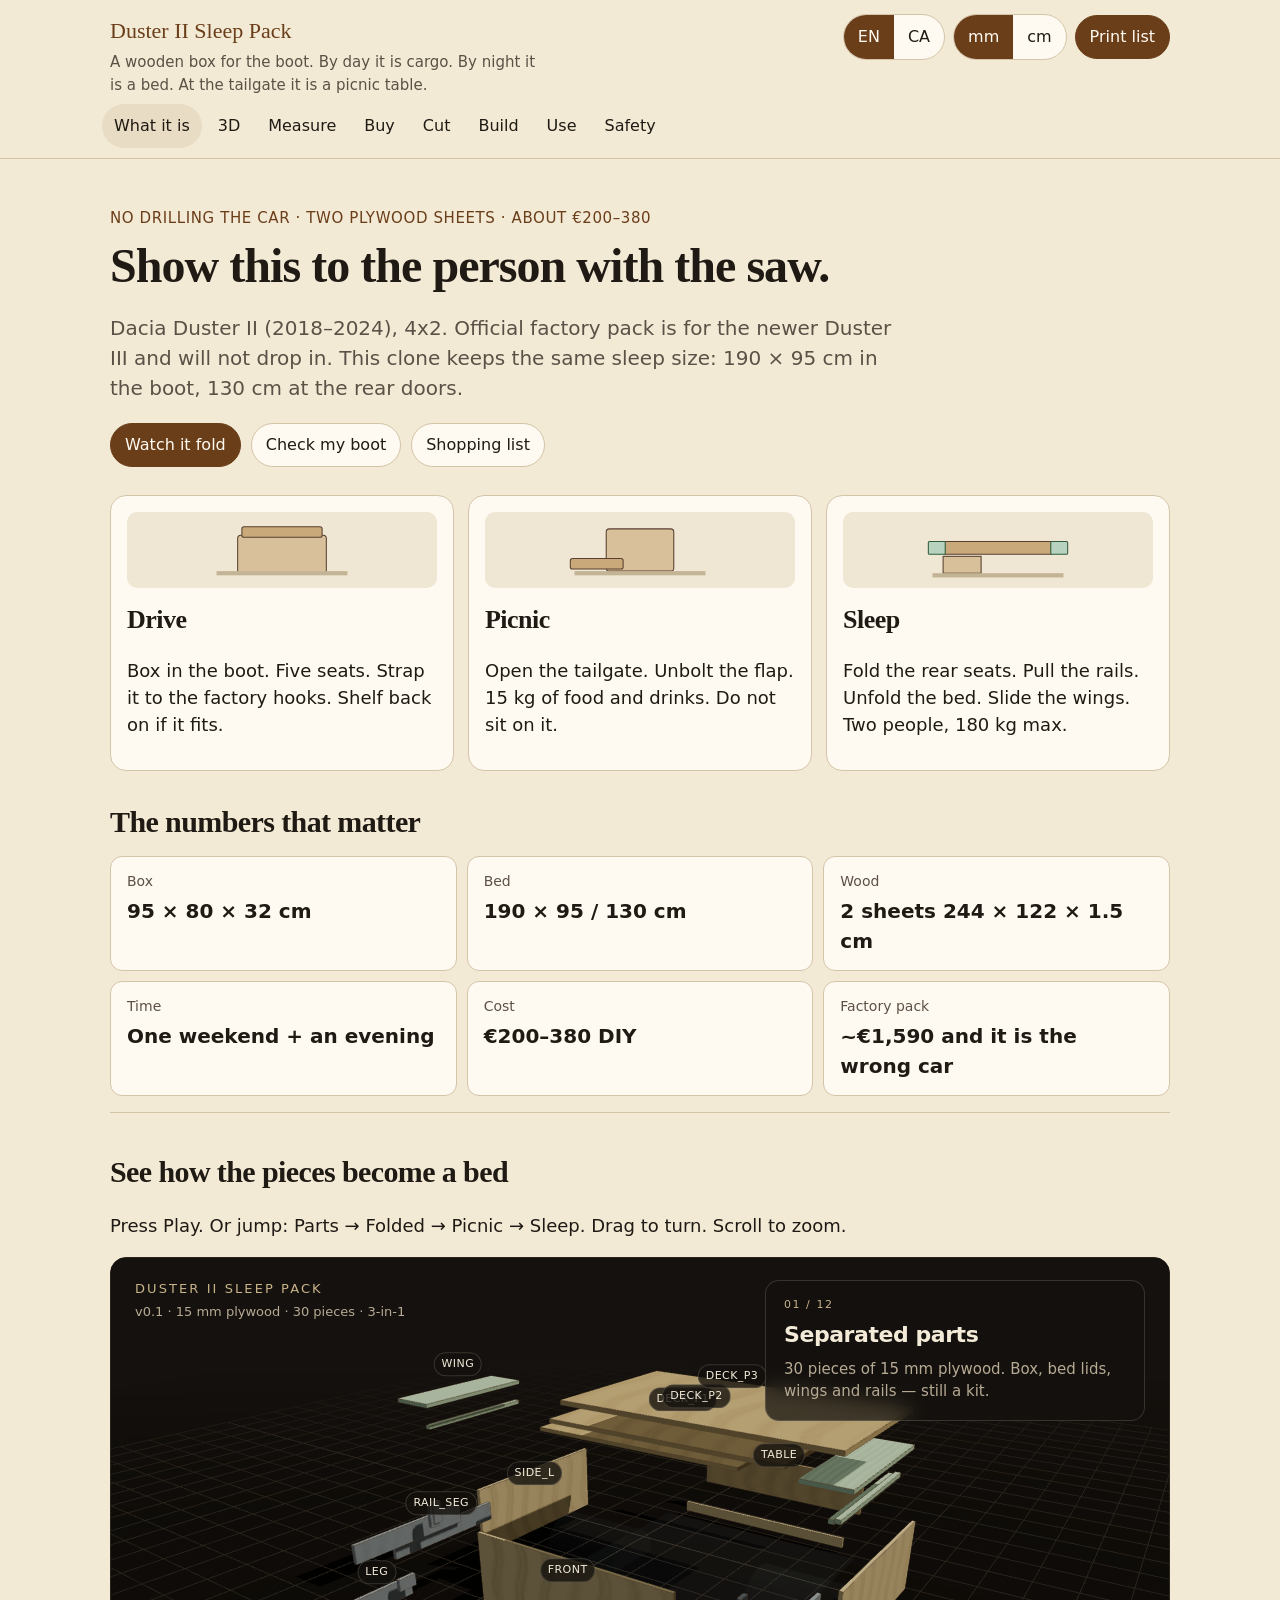
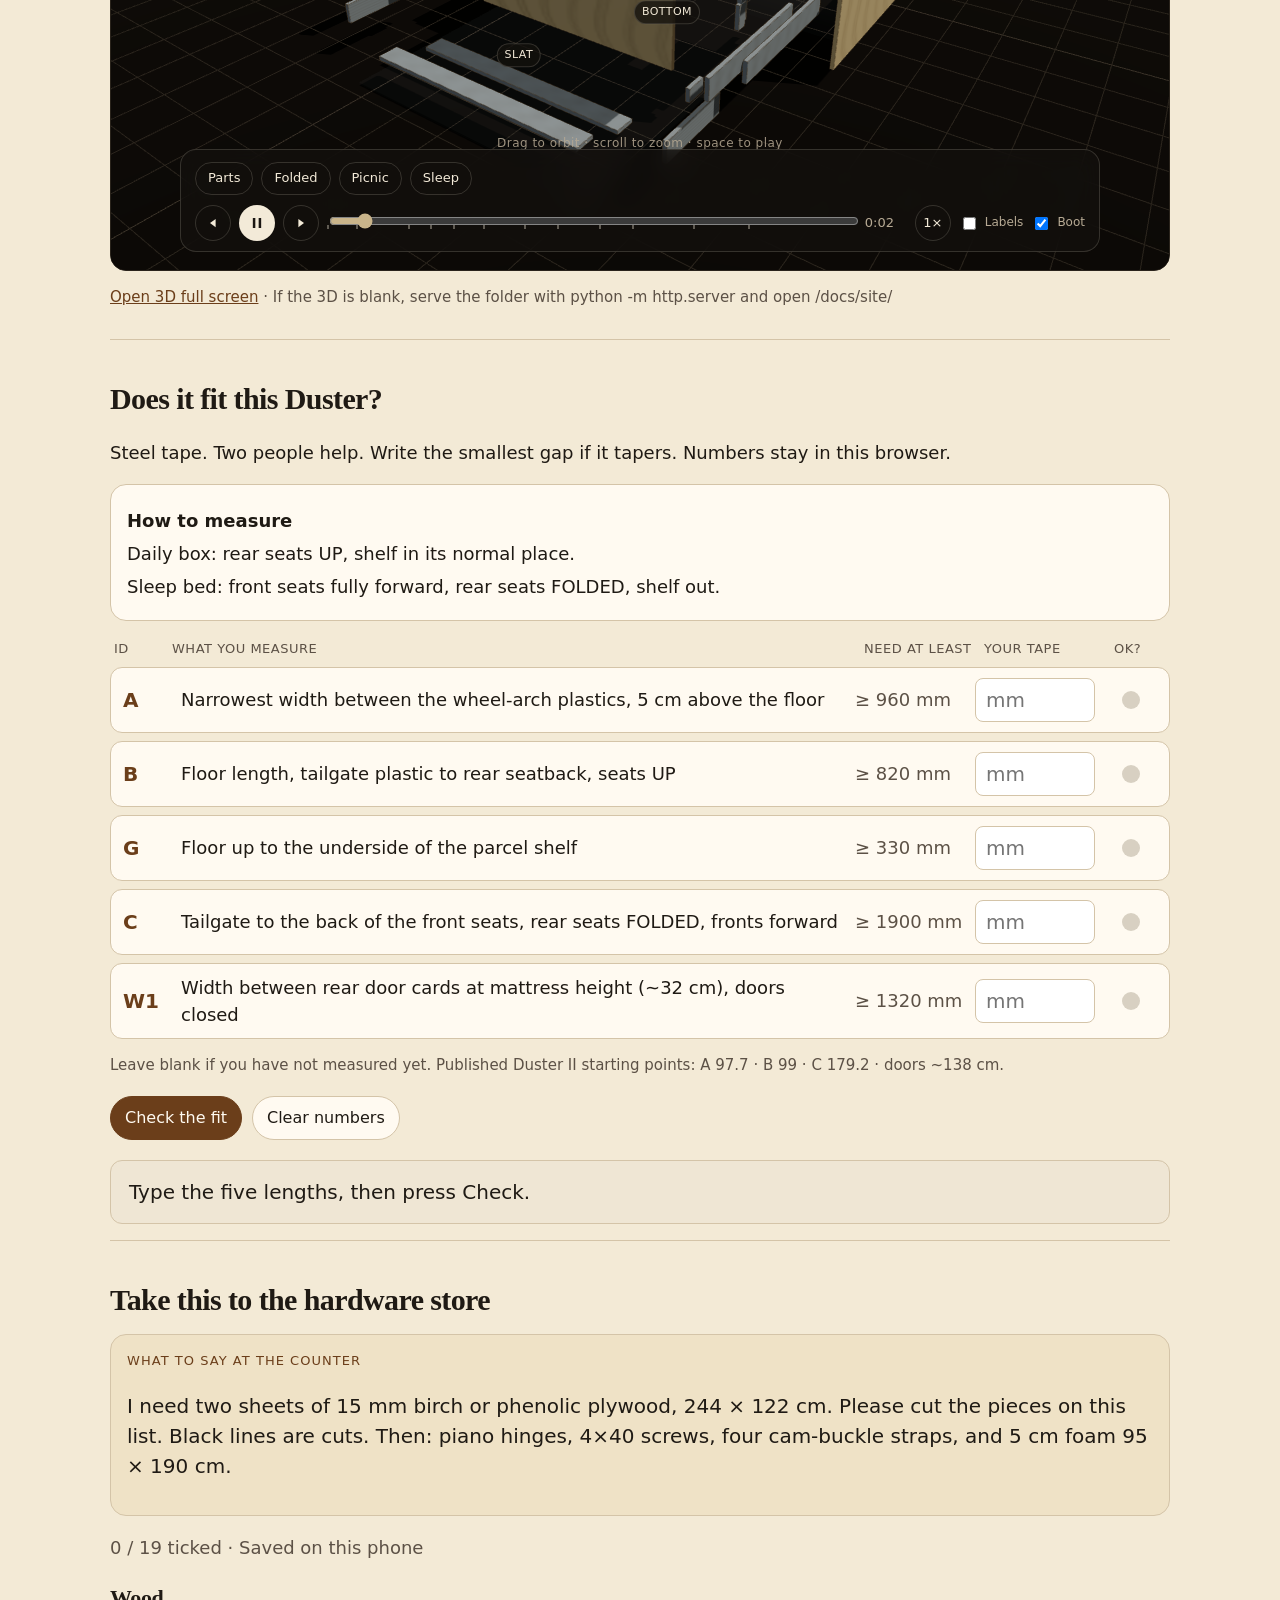
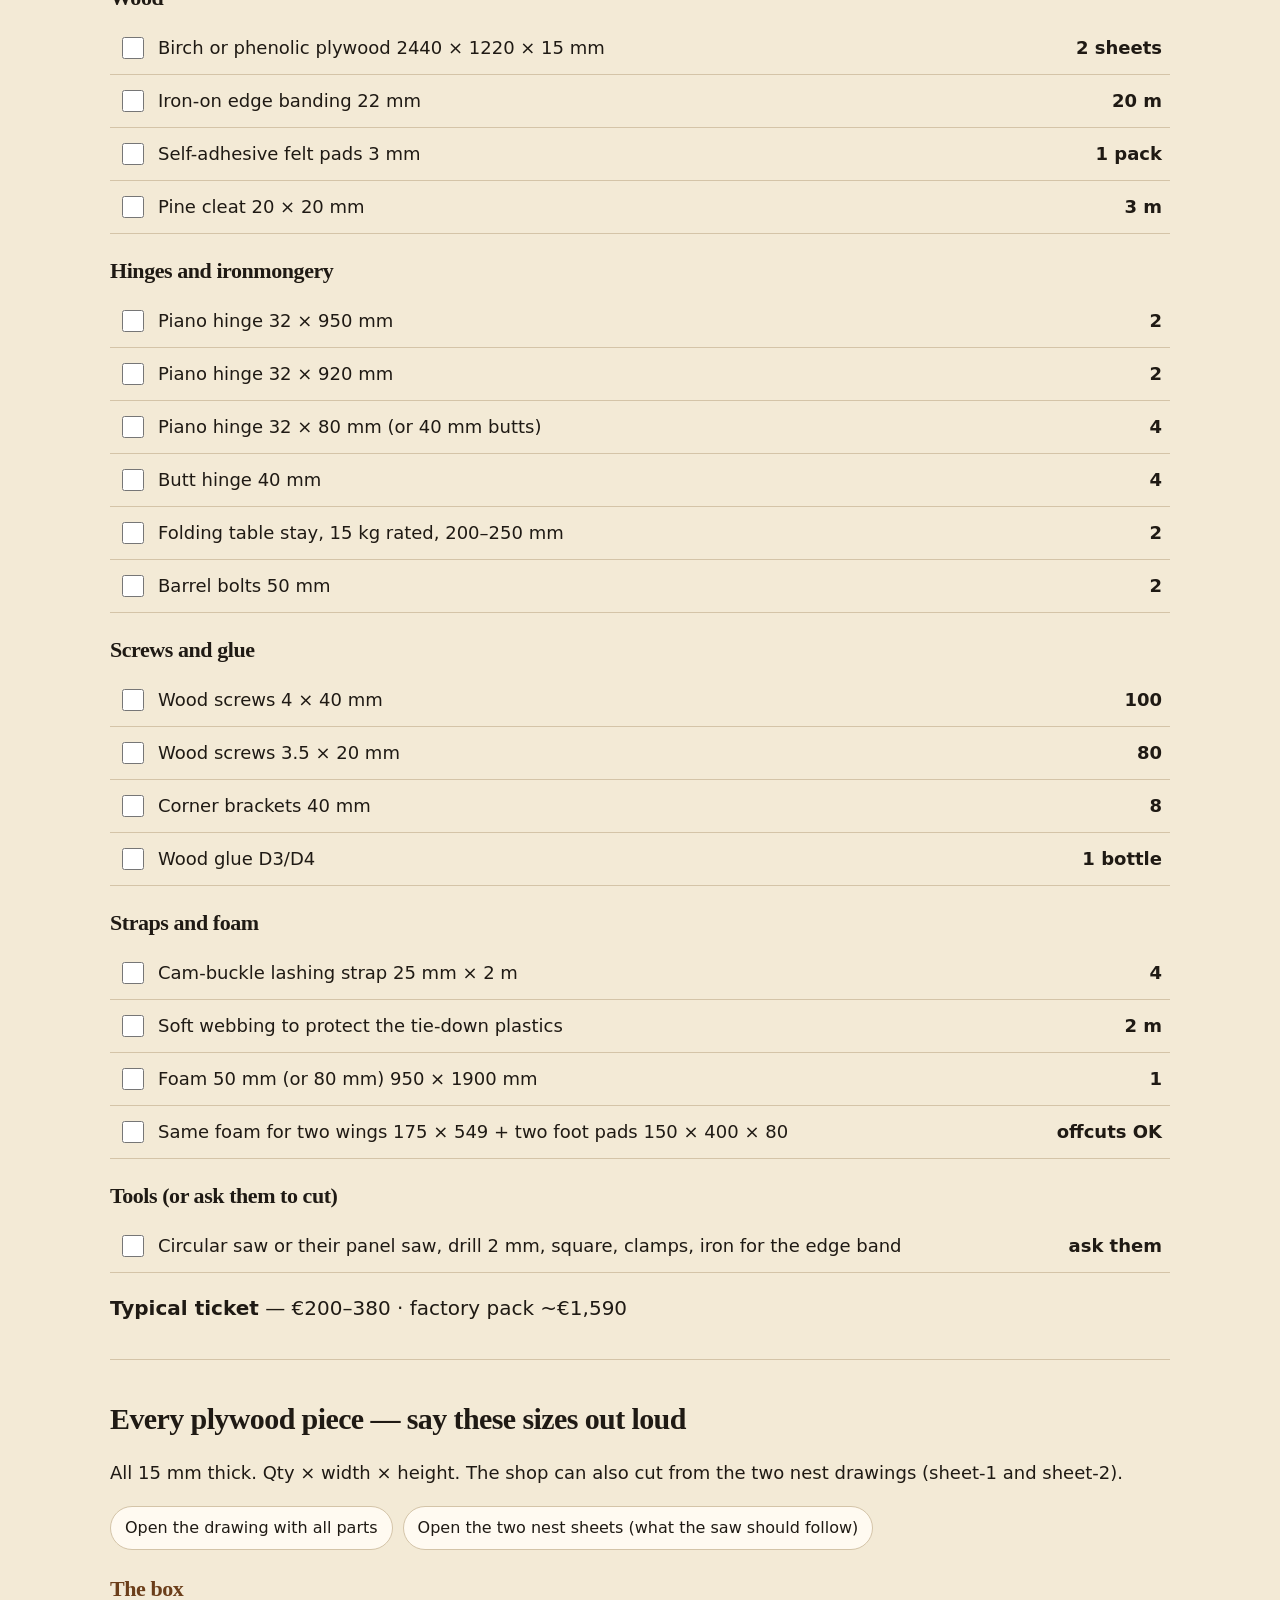
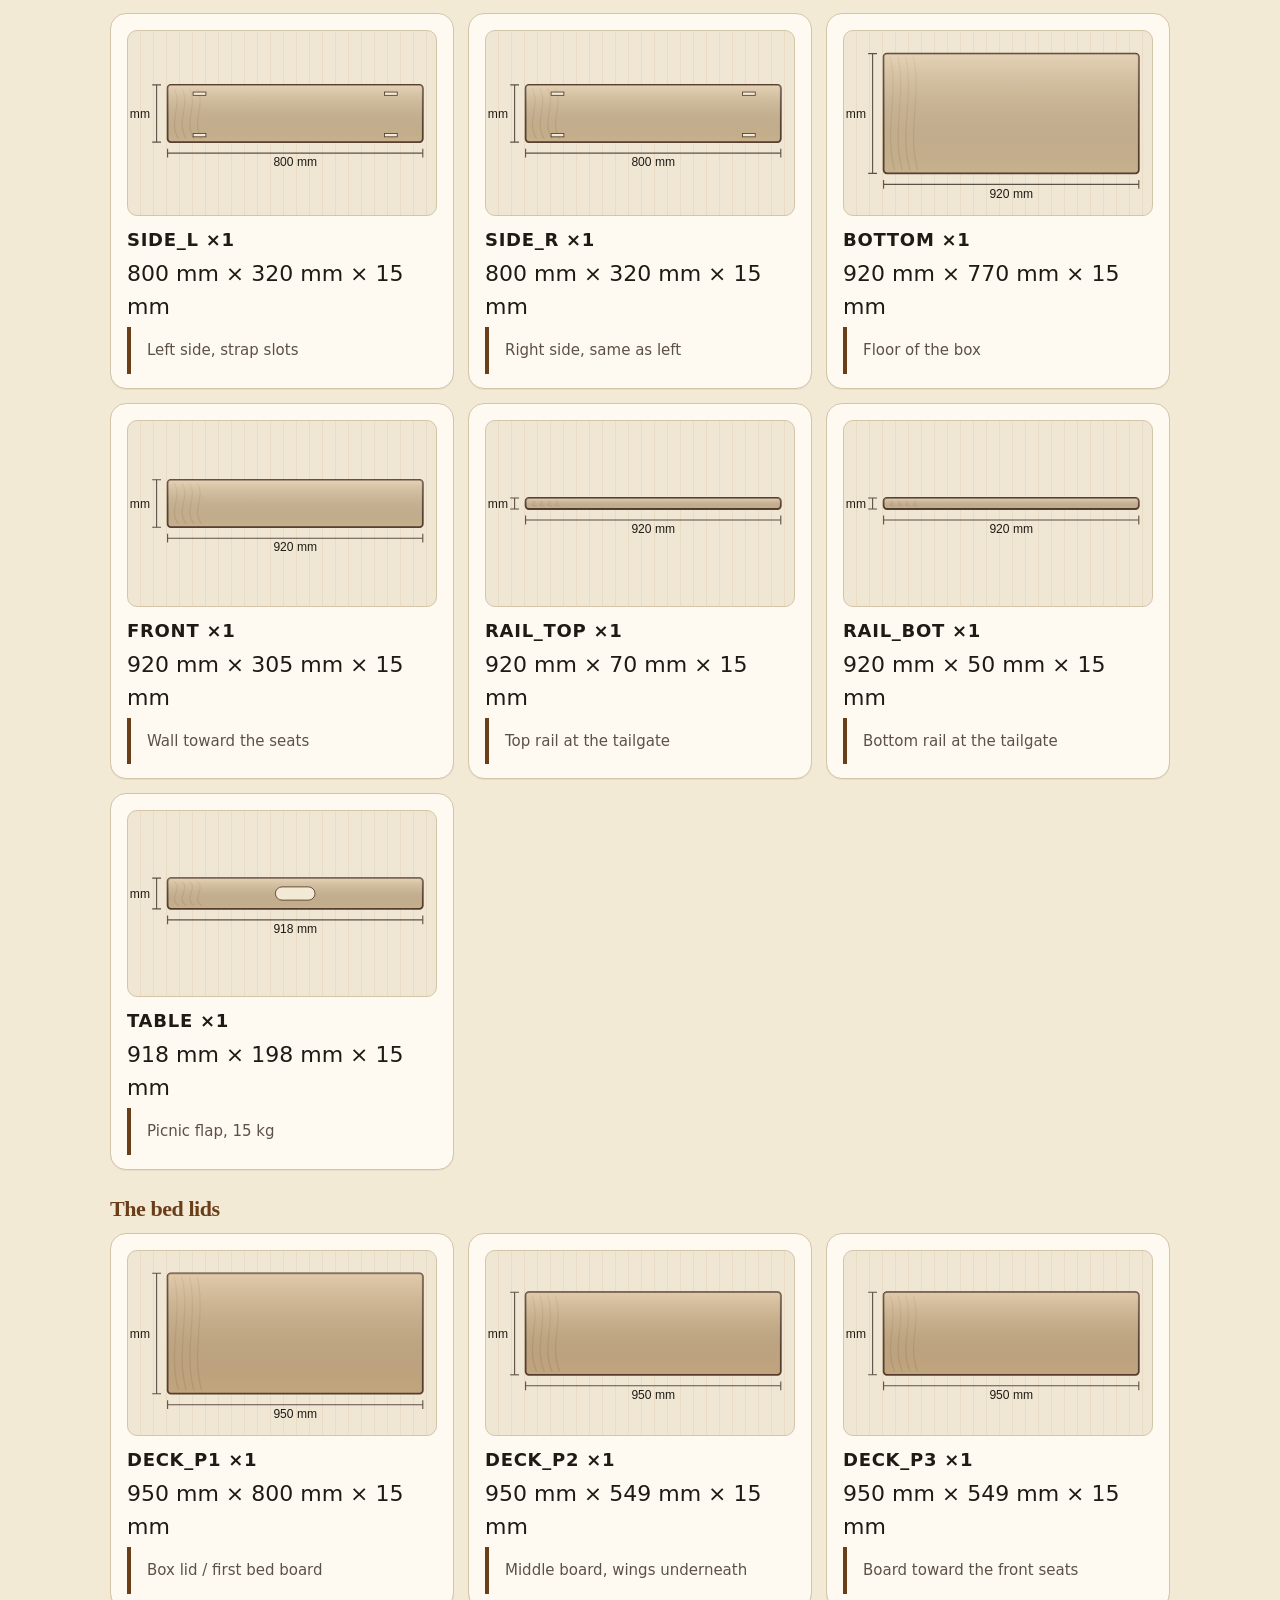
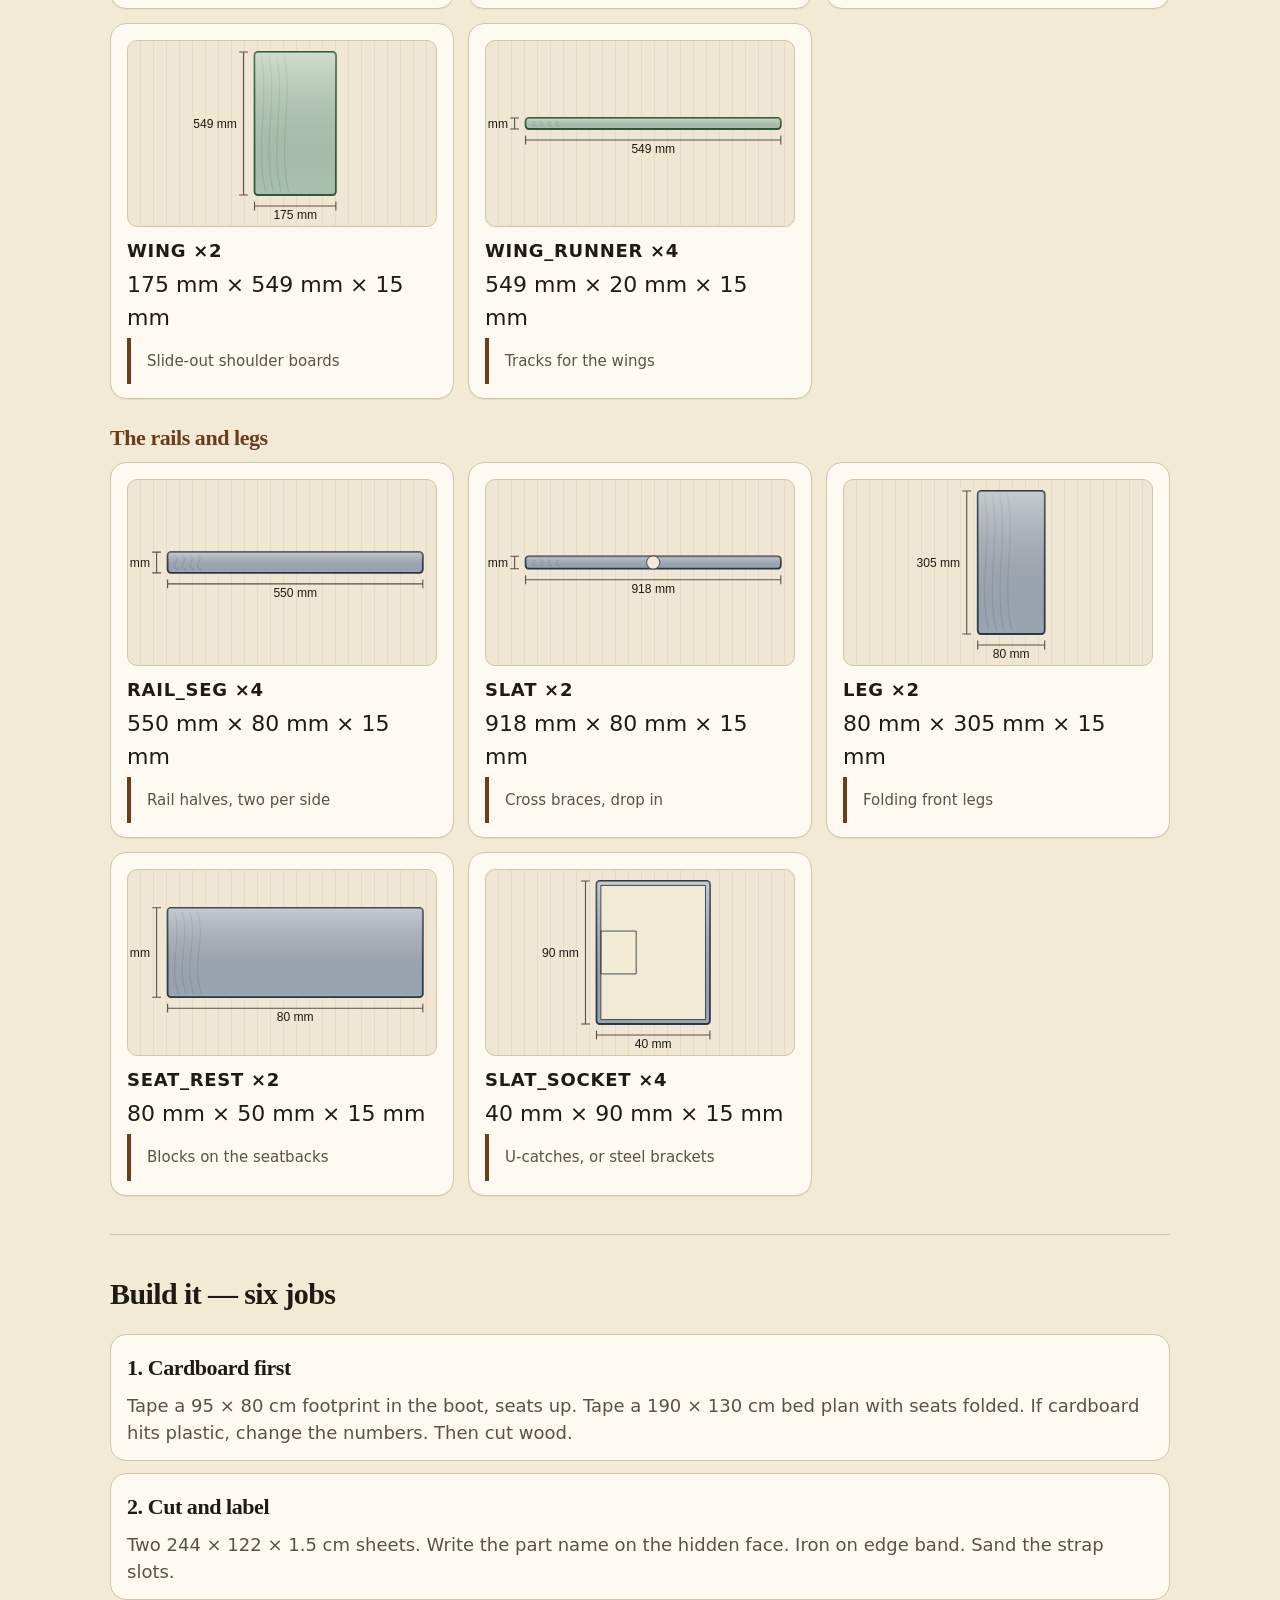
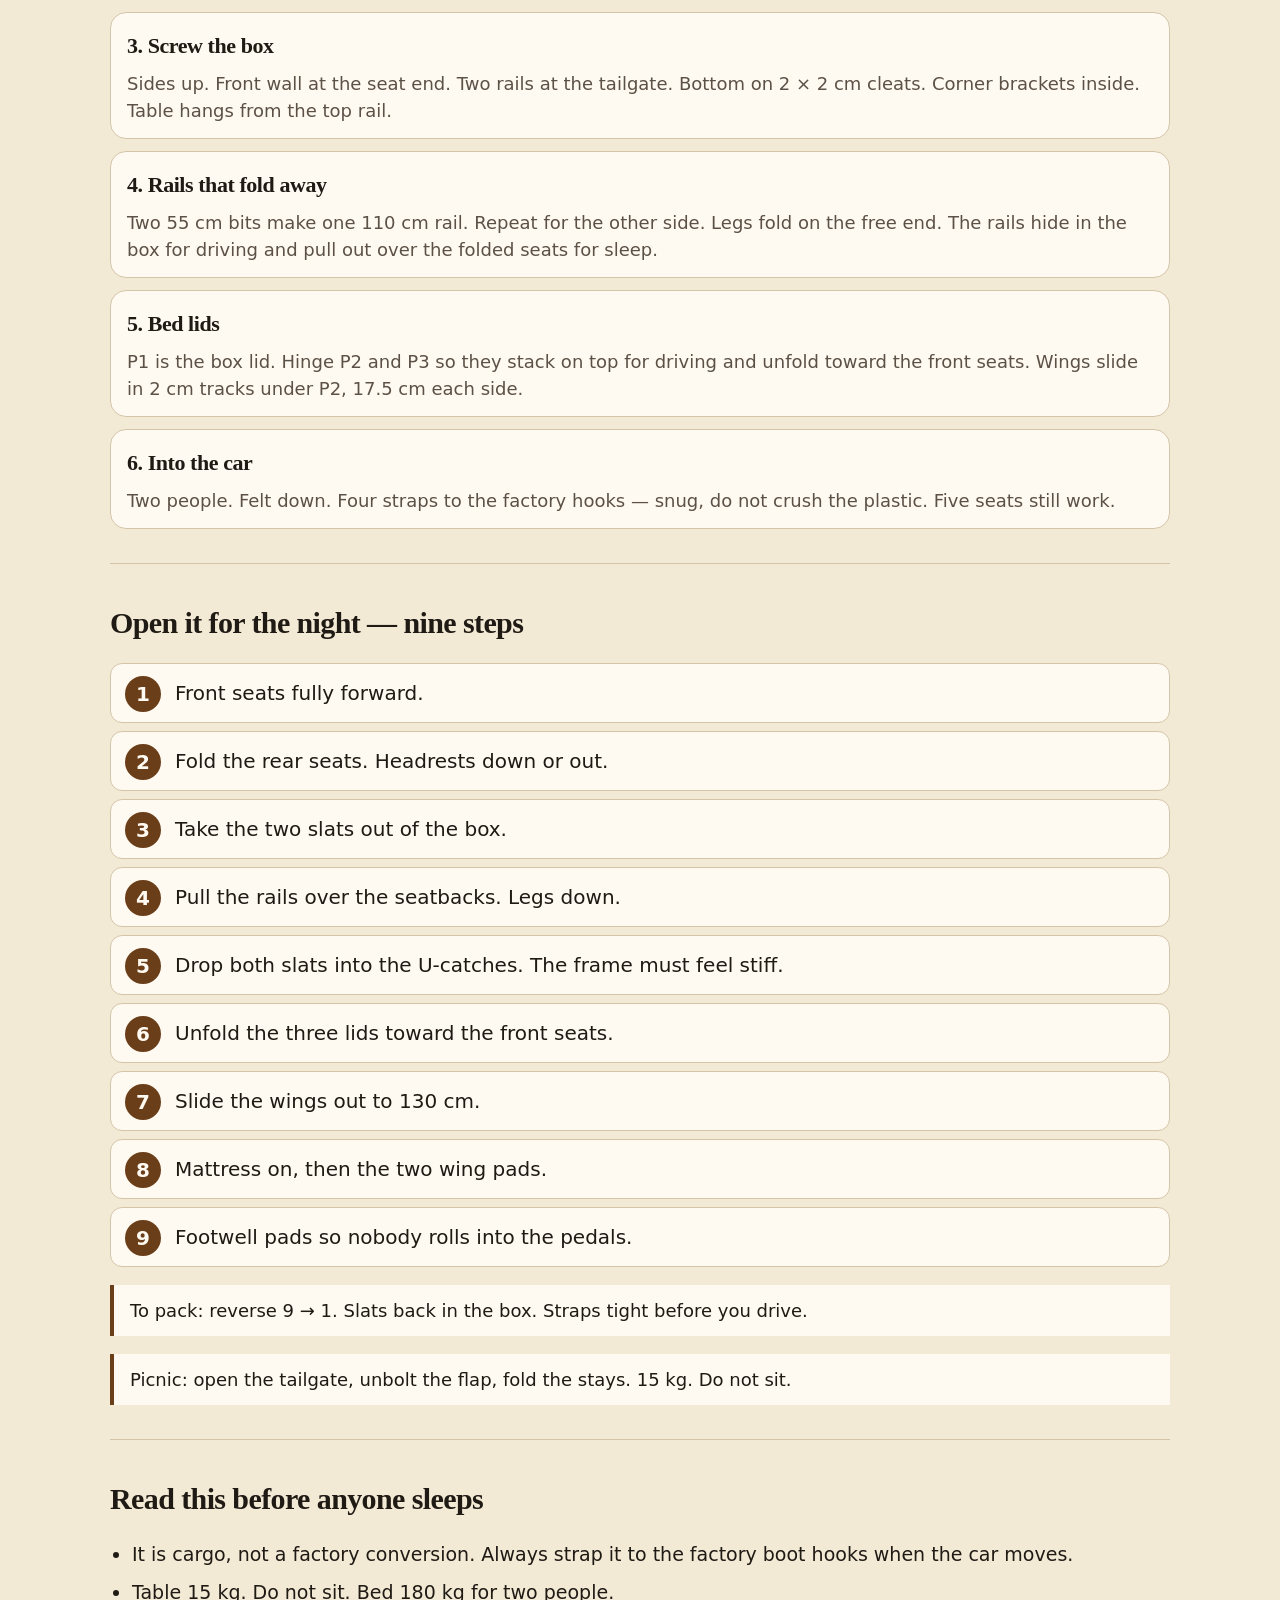
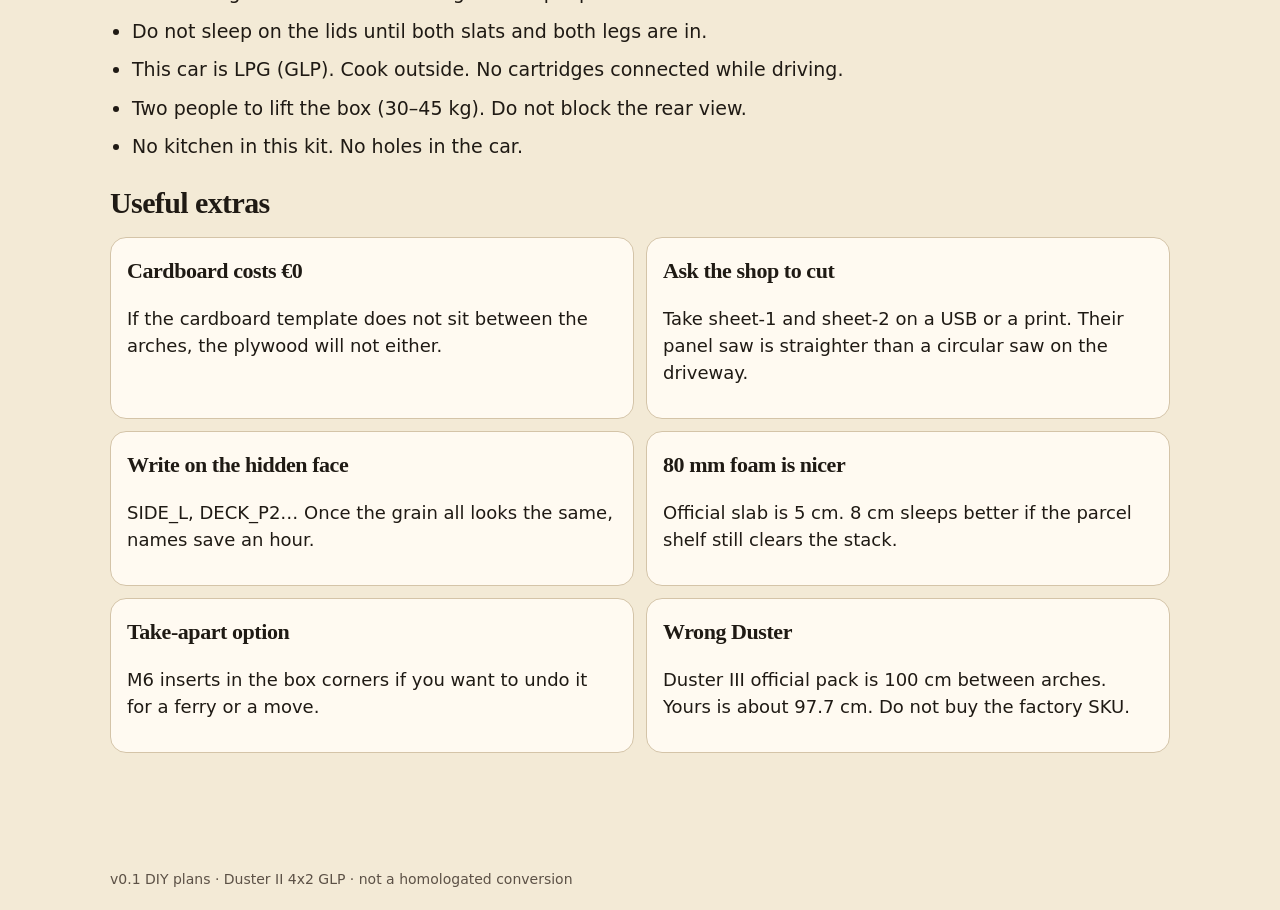
==== docs/index.html @ 8462f536 "Add a bilingual workshop site with real cut drawings and a Pages homepage. Co-authored-by: Cursor <c" ====
<!DOCTYPE html>
<html lang="en">
<head>
  <meta charset="UTF-8" />
  <meta name="viewport" content="width=device-width, initial-scale=1" />
  <title>Duster II Sleep Pack</title>
  <meta http-equiv="refresh" content="0; url=site/" />
  <link rel="canonical" href="site/" />
  <script>location.replace("site/" + location.hash);</script>
</head>
<body>
  <p><a href="site/">Open the workshop plan</a></p>
</body>
</html>
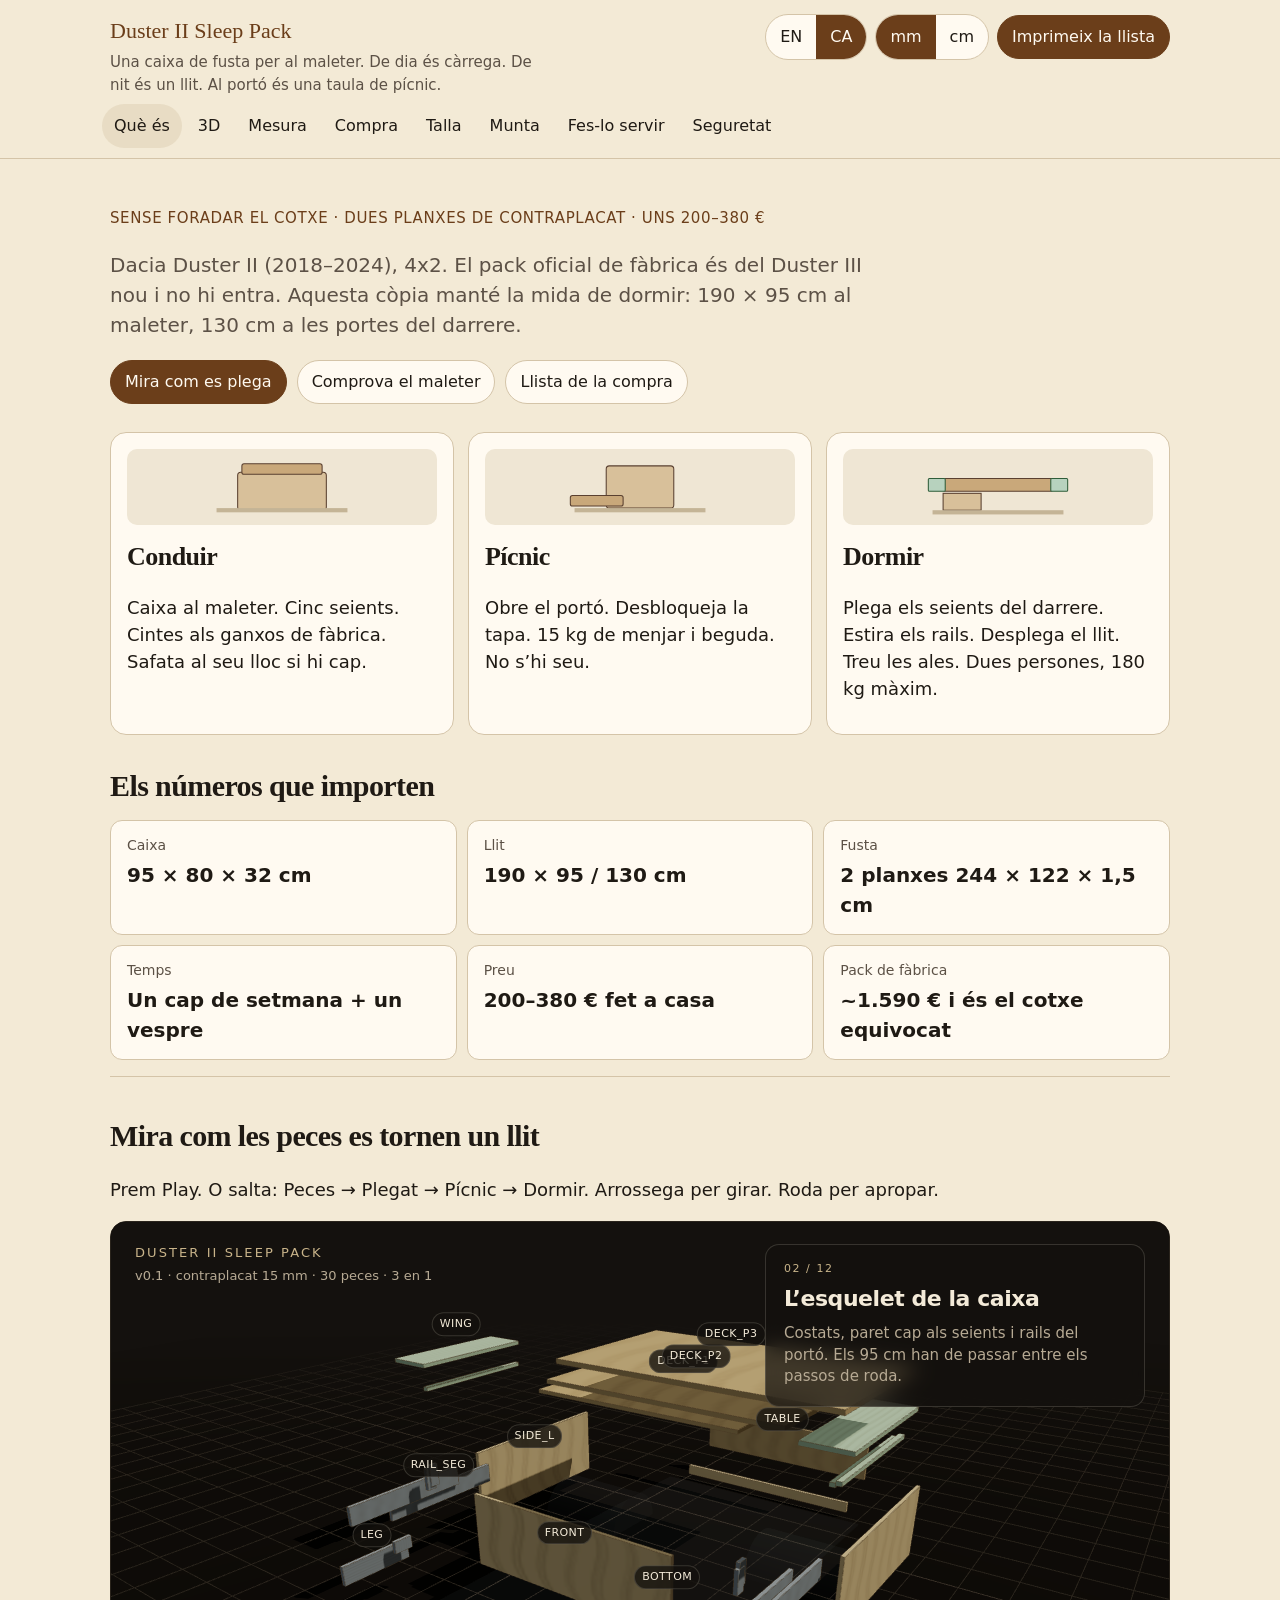
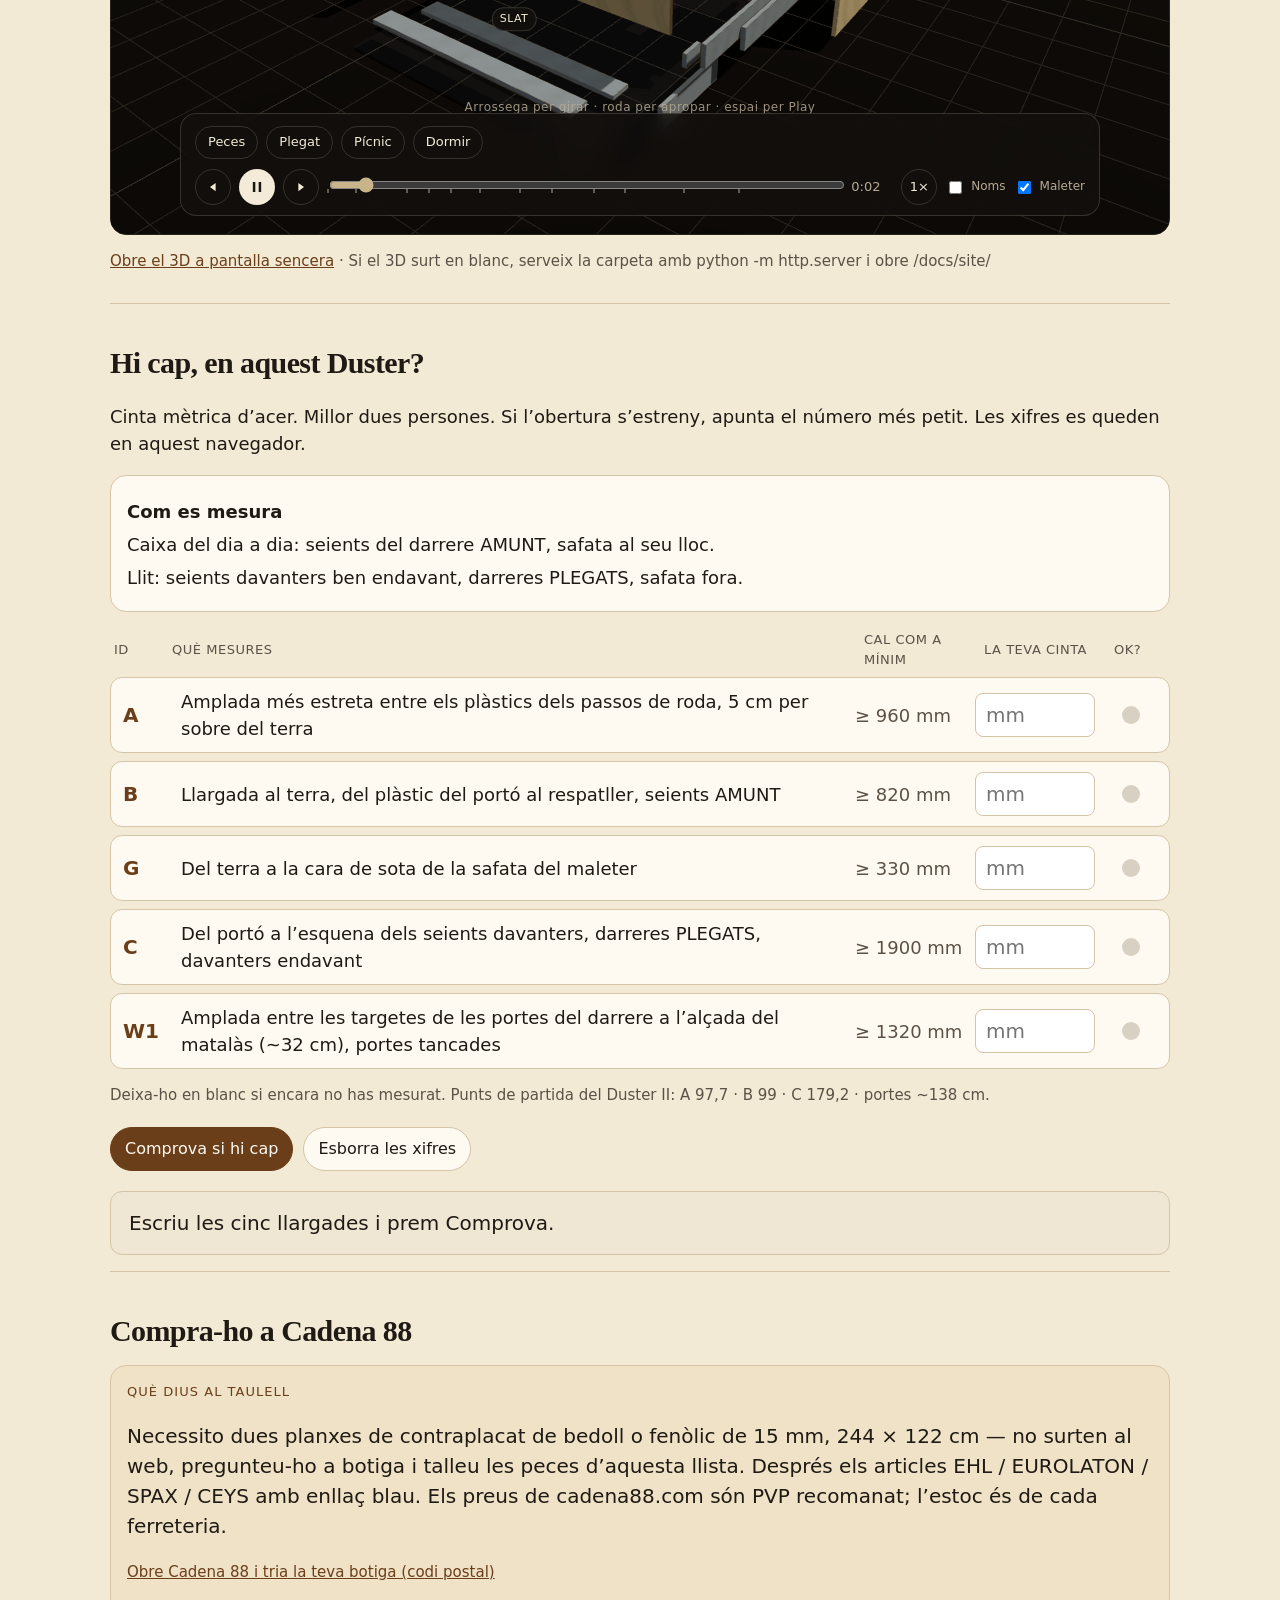
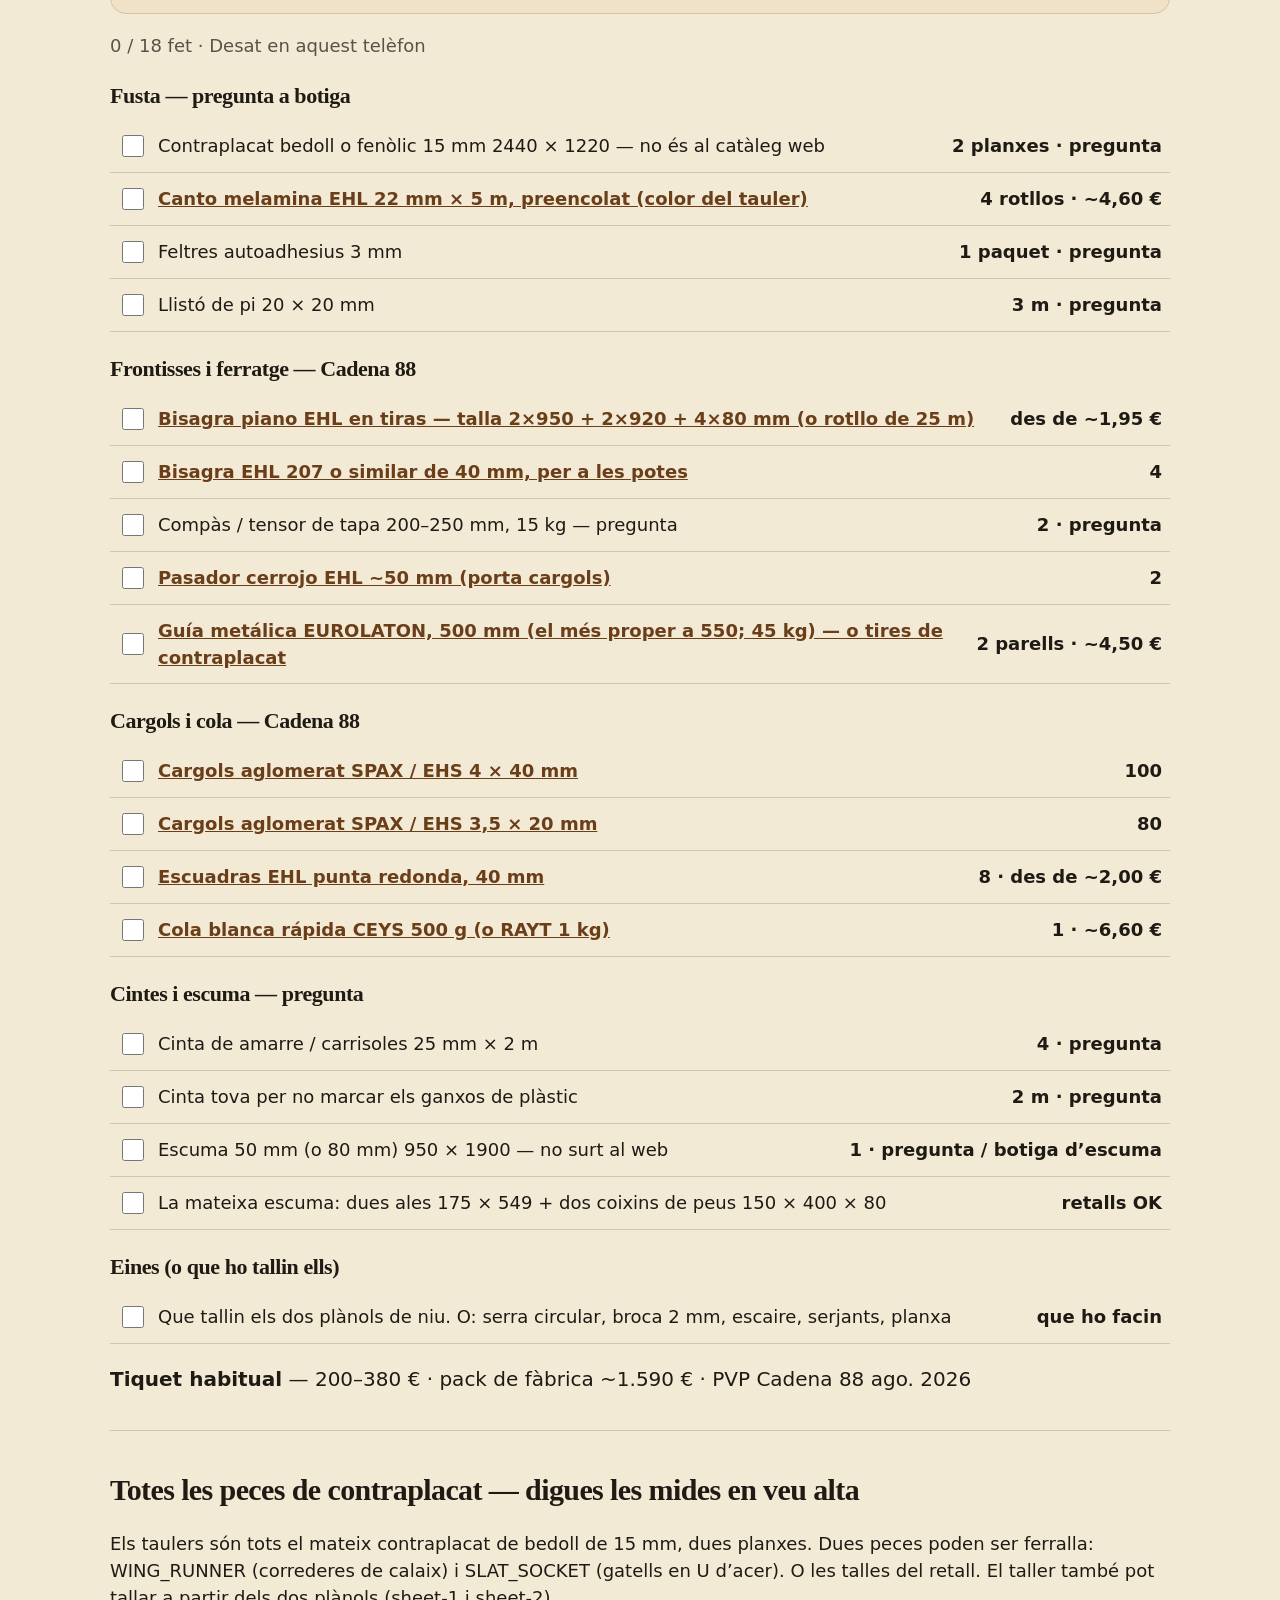
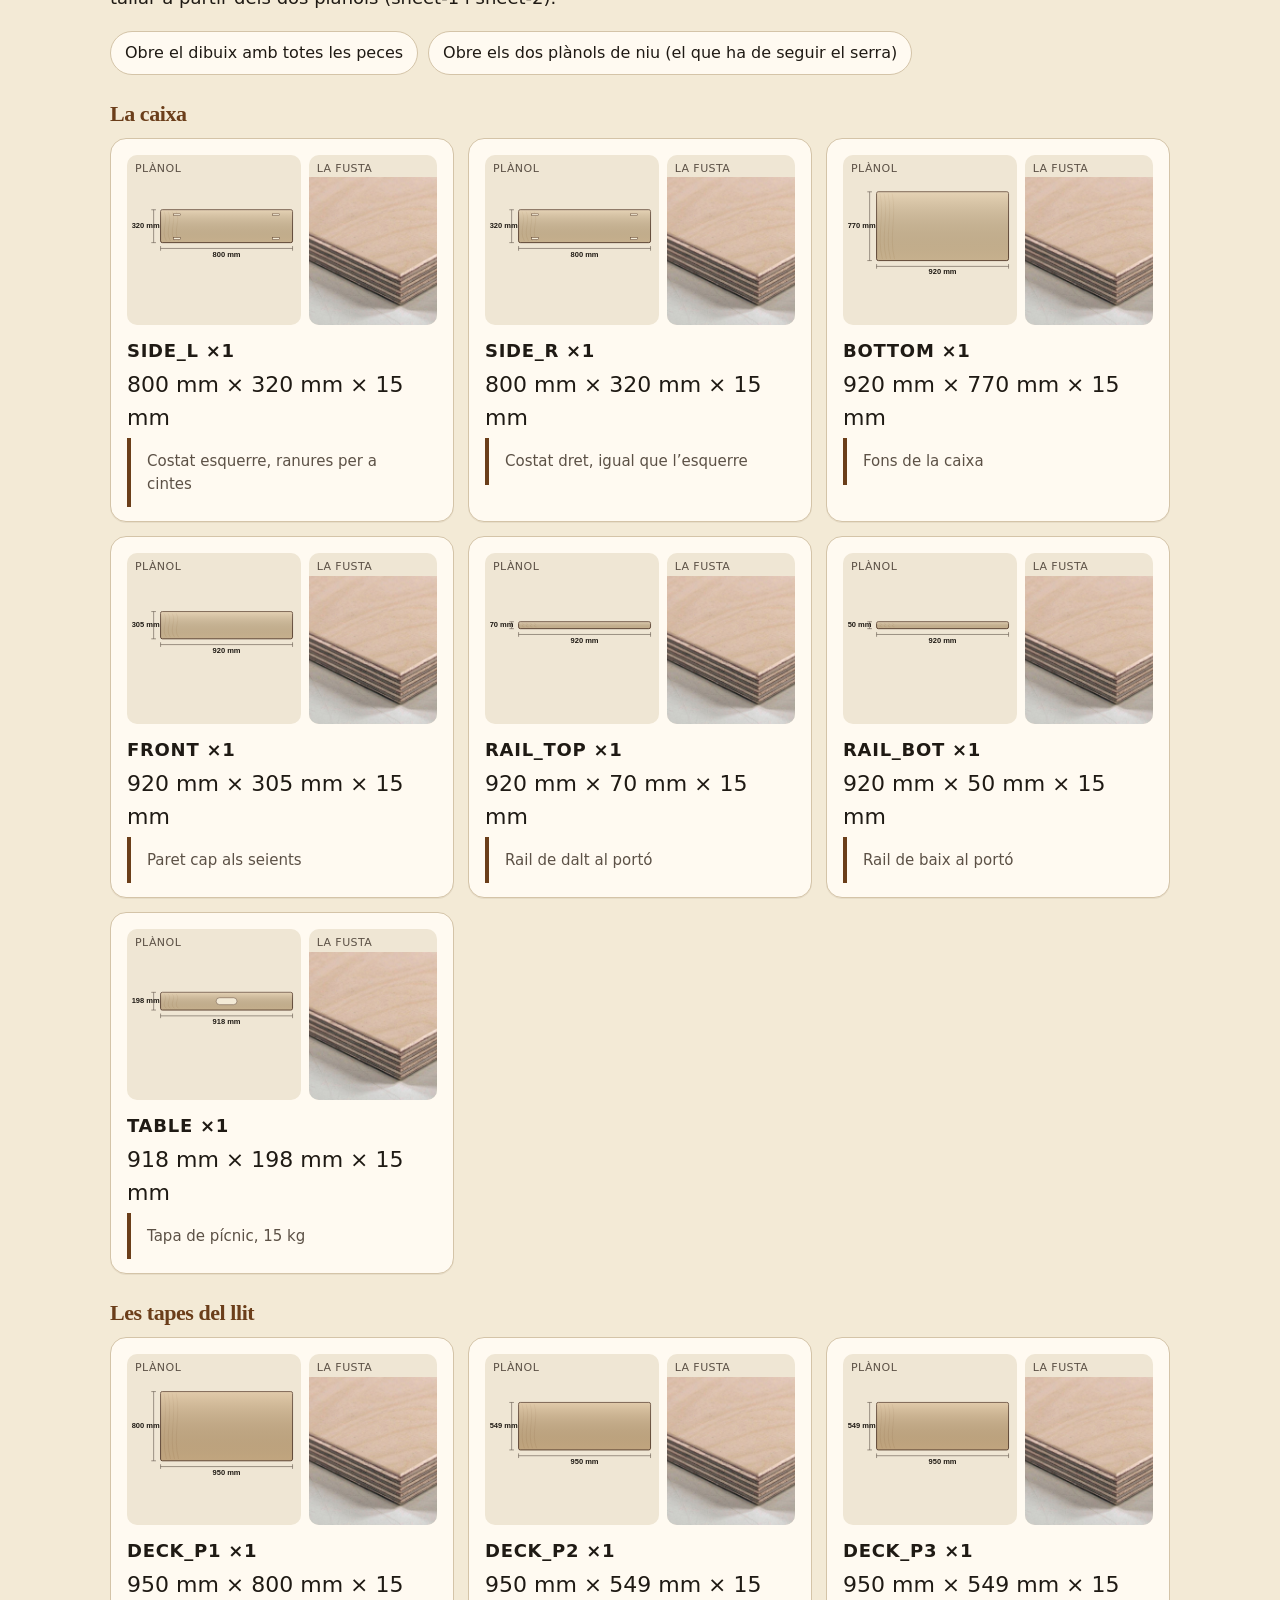
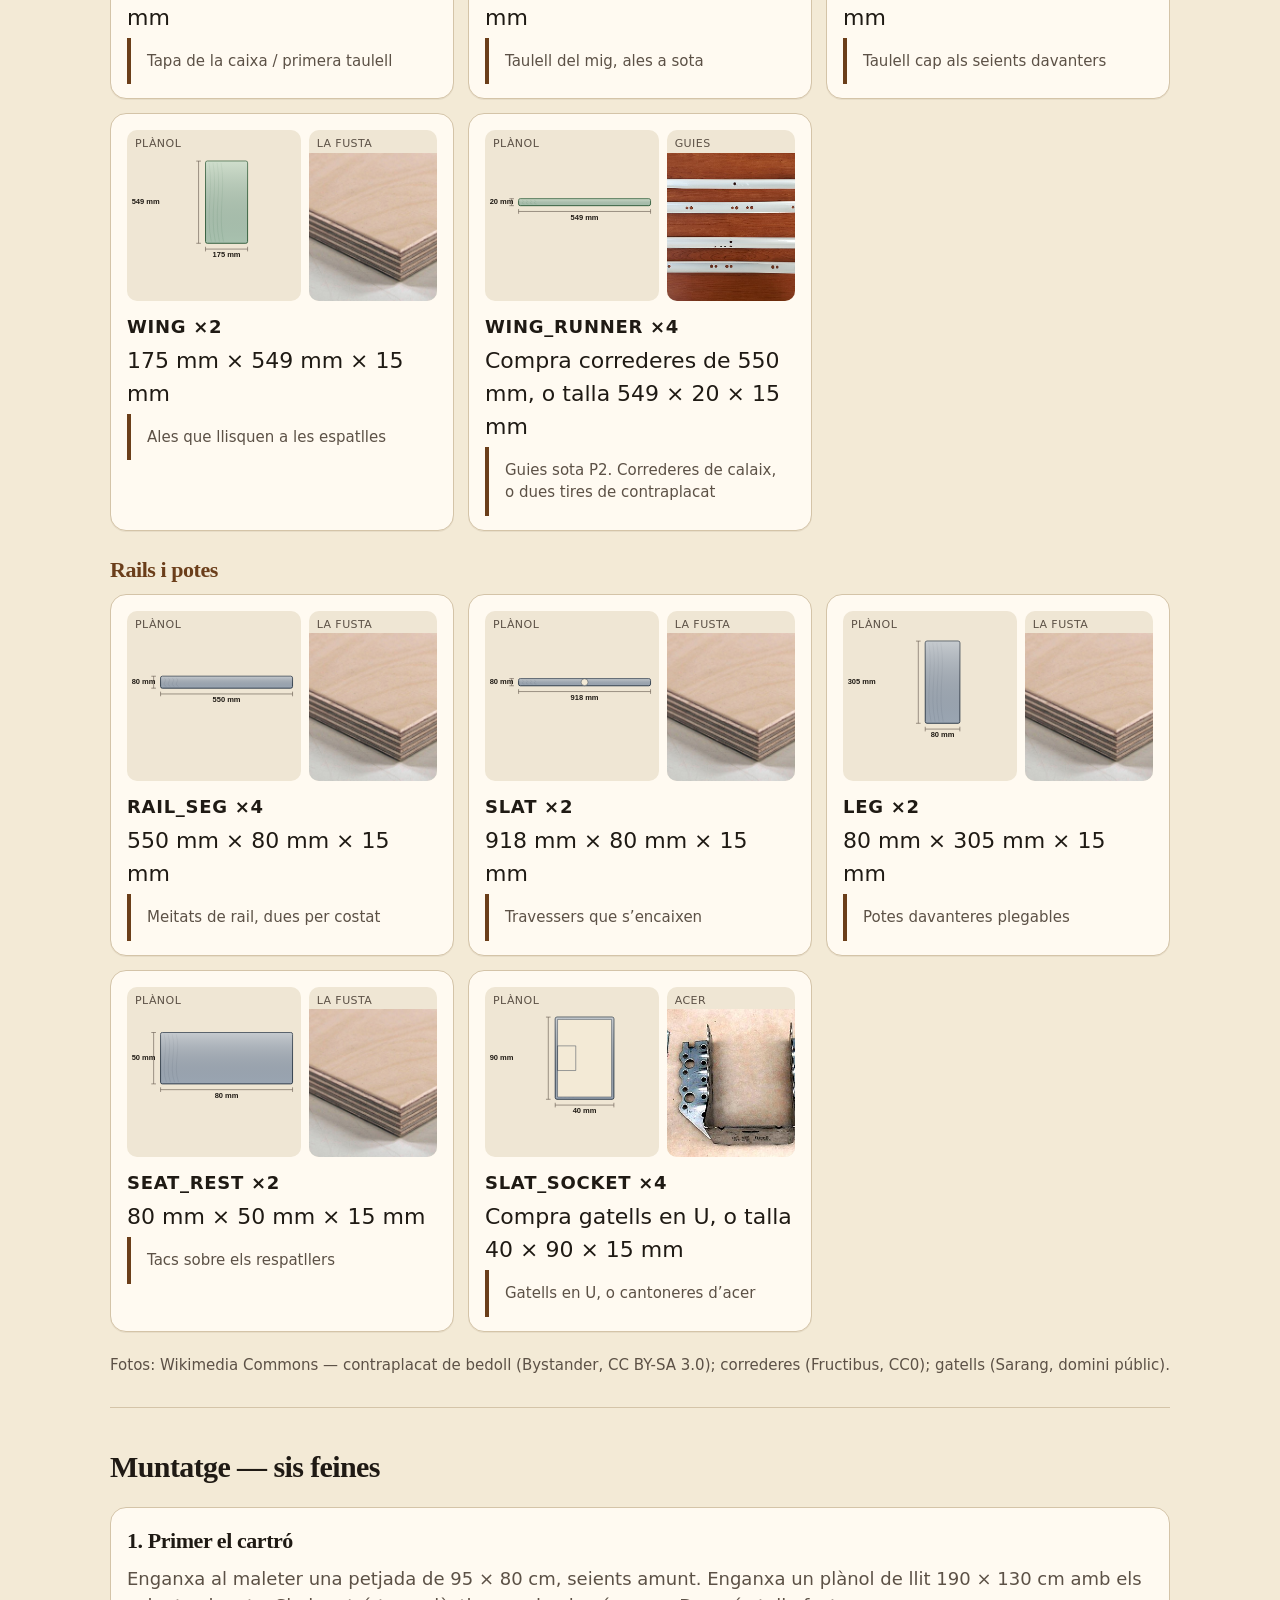
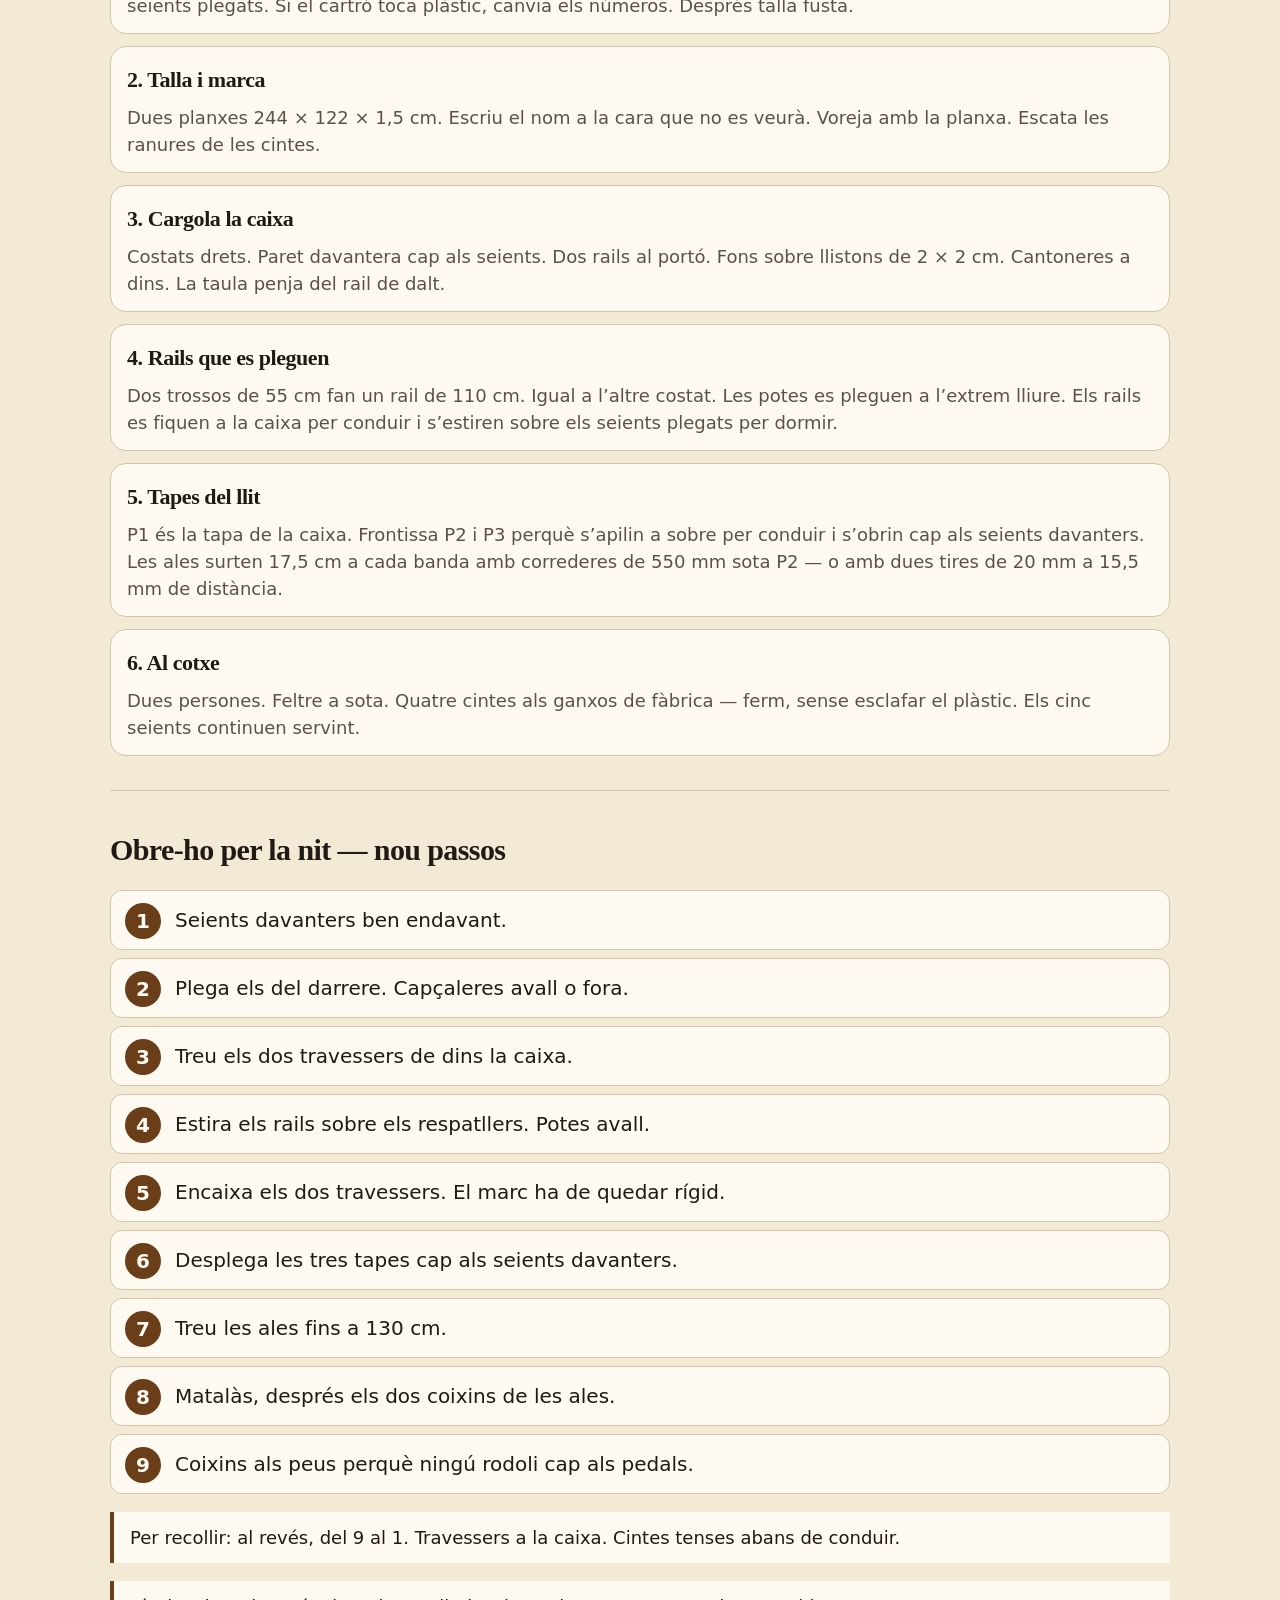
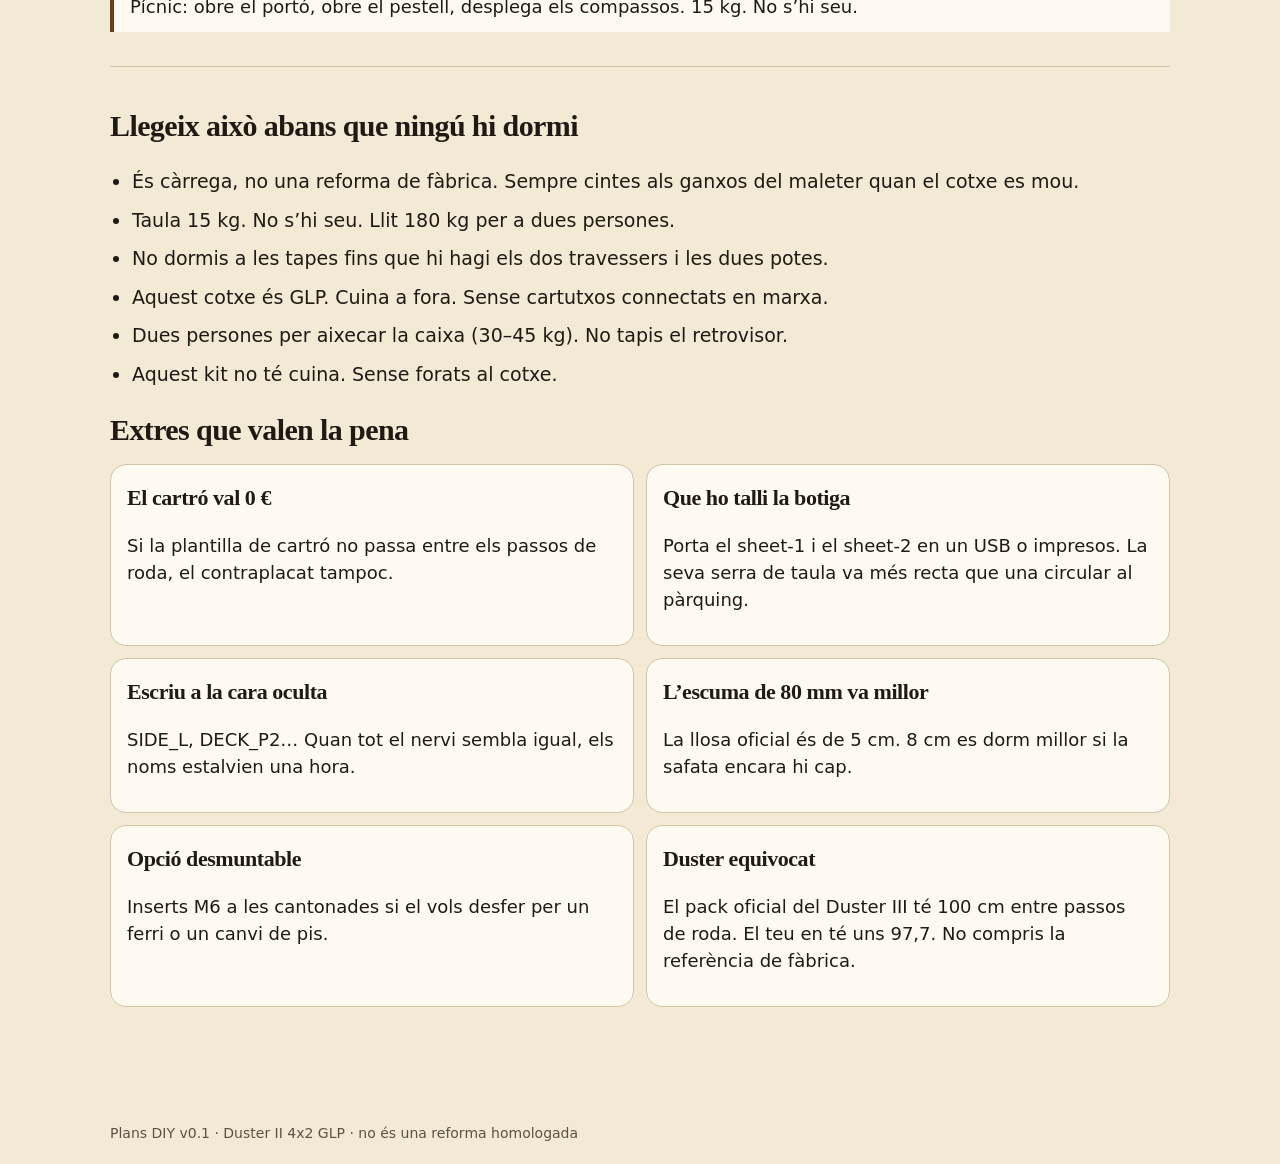
==== commit 0d7d337f: "Default the workshop site and 3D viewer to Catalan. Co-authored-by: Cursor <cursoragent@cursor.com>" ====
--- a/docs/index.html
+++ b/docs/index.html
@@ -1,14 +1,14 @@
 <!DOCTYPE html>
-<html lang="en">
+<html lang="ca">
 <head>
   <meta charset="UTF-8" />
   <meta name="viewport" content="width=device-width, initial-scale=1" />
-  <title>Duster II Sleep Pack</title>
+  <title>Duster II Sleep Pack — pla de taller</title>
   <meta http-equiv="refresh" content="0; url=site/" />
   <link rel="canonical" href="site/" />
-  <script>location.replace("site/" + location.hash);</script>
+  <script>location.replace("site/" + location.search + location.hash);</script>
 </head>
 <body>
-  <p><a href="site/">Open the workshop plan</a></p>
+  <p><a href="site/">Obre el pla de taller</a></p>
 </body>
 </html>
